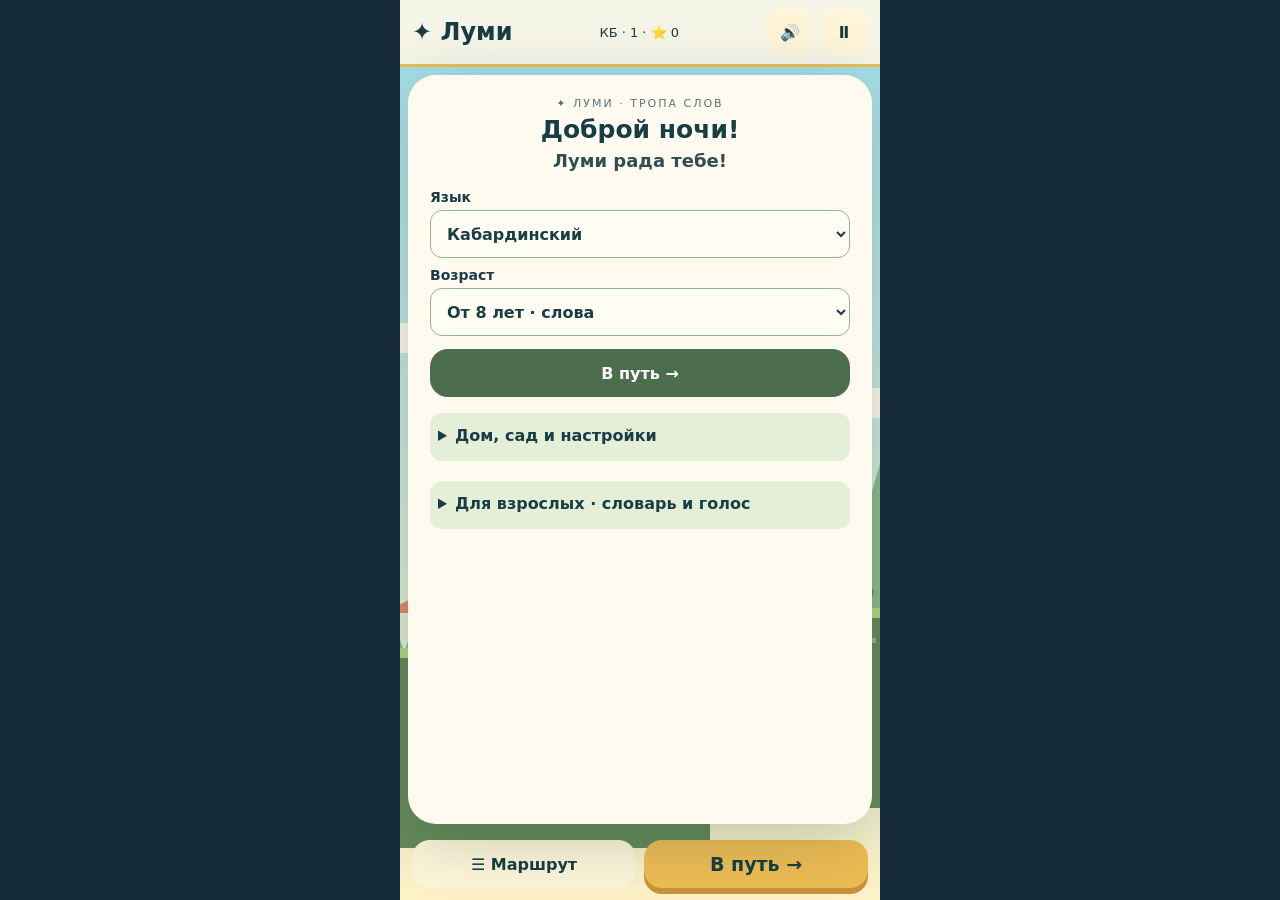
==== index.html @ 38637ad7 "Publish free Lumi Kabardian and Balkar web app" ====
<!doctype html><html lang="ru"><meta charset="utf-8"><meta name="viewport" content="width=device-width,initial-scale=1,viewport-fit=cover"><link rel="manifest" href="manifest.webmanifest"><meta name="theme-color" content="#286c65"><meta name="apple-mobile-web-app-capable" content="yes"><meta name="apple-mobile-web-app-title" content="Луми"><link rel="apple-touch-icon" href="icon-180.png"><title>Луми · Тропа слов · тестовая версия</title><link rel="stylesheet" href="style.css"><main><header><b>✦ Луми</b><span id="progress"></span><button id="audio-toggle" aria-label="Повторить звук">🔊</button><button id="pause" aria-label="Пауза">Ⅱ</button></header><canvas id="world" aria-label="Мир Луми: герой идёт вправо по платформам"></canvas><button id="callout" hidden onclick="this.hidden=true" aria-label="Реплика Луми"></button><div id="word-preview" hidden></div><div id="tip">Луми идёт сам. Нажми ↟, чтобы прыгнуть!</div><footer><button id="menu">☰ Маршрут</button><button id="jump">↟ Прыжок</button></footer><section id="panel" aria-live="polite"></section></main><script src="content.js"></script><script src="world.js"></script><script src="voice.js"></script><script src="events.js"></script><script src="estate-extras.js"></script><script src="game.js"></script><script src="pwa-client.js"></script><script src="install-client.js"></script></html>
---- style.css ----
*{box-sizing:border-box}body{margin:0;background:#142c3a;color:#173d45;font-family:system-ui,sans-serif;overflow:hidden}main{position:relative;width:min(100%,480px);height:100dvh;margin:auto;background:#ecf8e9;overflow:hidden}header{position:absolute;z-index:2;top:0;width:100%;display:flex;align-items:center;justify-content:space-between;padding:calc(14px + env(safe-area-inset-top)) 18px 12px;background:#fff9e8e8}header b{font-size:24px}button{font:inherit;border:0;border-radius:18px;padding:14px 18px;color:#183b43;background:#fff6da;cursor:pointer;min-height:48px;font-weight:750;touch-action:manipulation}button:focus-visible{outline:4px solid #ef8e49}button:disabled{opacity:.55}canvas{display:block;width:100%;height:100%}footer{position:absolute;bottom:0;width:100%;display:flex;justify-content:space-between;gap:12px;padding:18px 18px calc(18px + env(safe-area-inset-bottom))}#jump{background:#f8c85b;font-size:22px;min-width:160px;box-shadow:0 6px 0 #ca9339}#tip{position:absolute;bottom:110px;width:100%;text-align:center;padding:8px 20px;font-size:15px;font-weight:650}#panel{position:absolute;inset:80px 12px 105px;background:#fffaf0;border-radius:28px;box-shadow:0 14px 70px #173d4540;padding:22px;overflow:auto;text-align:center;z-index:3}#panel:empty{display:none}h1{font-size:32px;line-height:1.05;margin:12px 0}h2{font-size:25px;margin:12px 0}.eyebrow{letter-spacing:2px;font-size:11px;text-transform:uppercase;color:#55767a}.big{font-size:65px;margin:8px}.word{font-size:28px;font-weight:800;overflow-wrap:anywhere;margin:12px 0}.muted{font-size:13px;color:#5b7273;line-height:1.45}.actions{display:flex;flex-wrap:wrap;gap:9px;justify-content:center;margin:14px 0}.primary{background:#286c65;color:white;width:100%}.choices{display:grid;grid-template-columns:1fr 1fr;gap:10px;margin:16px 0}.choice{background:#e6efdf;padding:14px 5px}.choice span{display:block;font-size:38px}.chosen{background:#f6cb67}#feedback{min-height:24px;font-weight:650;color:#986025}a{color:#286c65}.badge{display:inline-block;background:#e9efd9;padding:7px 11px;border-radius:20px;margin:4px}details{text-align:left;font-size:13px;margin-top:20px}details p{overflow-wrap:anywhere}@media(max-height:620px){#panel{inset:68px 8px 88px;padding:14px}.big{font-size:42px}h1{font-size:26px}footer{padding:12px}#tip{bottom:80px;font-size:12px}.choices{margin:8px 0}.choice{padding:8px 4px}header{padding:10px 14px}}

#panel h1{overflow-wrap:anywhere}

#callout{position:absolute;top:90px;left:16px;right:16px;z-index:4;background:#fff0b3;color:#173d45;font-size:22px;box-shadow:0 5px 20px #173d4520}#callout[hidden]{display:none}.phrase{width:100%;font-size:16px;text-align:left}

.goal{background:#e5efd8;border-radius:16px;padding:12px;font-weight:750;font-size:15px}.spoken{background:#fff0b3;padding:10px;border-radius:14px;font-size:17px;font-weight:750}#callout{pointer-events:none;overflow-wrap:anywhere}.choices{grid-template-columns:repeat(2,minmax(0,1fr))}.choice{overflow-wrap:anywhere}#owned{font-size:40px;overflow-wrap:anywhere}#back{display:flex;flex-wrap:wrap;gap:8px;margin-top:14px}#panel{overscroll-behavior:contain}@media(max-height:620px){#panel .goal{font-size:13px;padding:8px;margin:8px 0}#panel h1{margin:8px 0}#panel .actions{margin:10px 0}}
#sound{flex-wrap:nowrap;gap:8px}#sound button{flex:1;min-width:0;padding:10px 6px;font-size:13px}#answers:not(.choices){display:flex;flex-wrap:wrap;gap:6px;justify-content:center}#answers:not(.choices) button{padding:10px;font-size:14px}#answers p{width:100%;margin:6px 0}#answers p:empty,#feedback:empty{display:none}@media(max-height:620px){#panel:has(#answers) .big{font-size:32px;margin:4px}#panel:has(#answers) .word{font-size:23px;margin:8px 0}#meaning{margin:8px 0}#sound{margin:8px 0}#panel:has(#answers) button{min-height:44px}#feedback{font-size:13px;margin:8px 0}}

#word-preview{position:absolute;top:88px;left:14px;right:14px;border-radius:20px;padding:14px;background:#fff9e8eF;text-align:center;font-size:22px;font-weight:800;pointer-events:none;overflow-wrap:anywhere}#word-preview[hidden]{display:none}

#callout.speech-retry{pointer-events:auto;font-size:17px}.spoken button{margin:6px}

#jump{background:var(--theme-accent,#f8c85b)}header{border-bottom:3px solid var(--theme-accent,#f8c85b)}.primary{background:var(--theme-earth,#286c65)}

.primary{background:color-mix(in srgb,var(--theme-earth,#286c65) 70%,#142c3a)}

#estate{width:100%;height:auto;aspect-ratio:31/17;border-radius:18px;display:block;background:#c9e6e2}.estate-caption{font-size:13px;font-weight:700;margin:8px 0}.housecard{background:#e8efdf;border-radius:18px;padding:8px;margin:10px 0;display:flex;flex-direction:column;gap:6px}.housecard button{font-size:14px}.building-now{animation:build-pop .55s ease}@keyframes build-pop{from{transform:scale(.94);opacity:.5}to{transform:scale(1);opacity:1}}

header{gap:4px}#audio-toggle{padding:8px;min-width:44px}#pause{padding:8px;min-width:44px}@media(max-width:340px){header b{font-size:20px}#progress{font-size:12px}header{padding-left:10px;padding-right:10px}}

.plotgoods{display:flex;flex-wrap:wrap;gap:6px;margin:8px 0}.plotchip{font-size:12px;border-radius:12px;min-height:44px;padding:8px;background:#e6efdf;flex:1 1 40%}#playername{display:block;width:100%;padding:12px;margin-top:8px;border:2px solid #91ba82;border-radius:12px;font:inherit}#players button{overflow-wrap:anywhere;max-width:100%}

.walkcontrols{display:flex;gap:6px}.walkcontrols button{min-width:48px;padding:10px}.walkcontrols #walkdoor{flex:1;font-size:13px}#estate[data-inside]{cursor:pointer;touch-action:manipulation}#walktitle{font-size:24px}
.housecatalog{display:grid;grid-template-columns:repeat(3,minmax(0,1fr));gap:6px}.housecatalog .housecard{margin:0;padding:5px;min-width:0;border:1px solid #c6d5bd}.housepreview{width:100%;height:auto;aspect-ratio:9/8}.housecatalog button{padding:8px 3px;font-size:12px;border-radius:12px;overflow-wrap:anywhere}.housecatalog p{font-size:10px;margin:3px 0}.estate-balance{font-weight:800;margin:8px}#panel:has(#housecards) h2{font-size:18px;margin:12px 0 7px}

.translation{display:block;font-size:12px;font-weight:450;line-height:1.35;margin-top:5px;color:#526a70}.answerword>span{font-size:18px}.choice .answerword{display:block;font-size:18px}.choice .translation{font-size:11px}#jump span{display:block;font-size:19px}#jump small{display:block;font-size:11px;font-weight:500}#word-preview .translation{font-size:12px}

#meaning.translation{font-size:20px;font-weight:650}.choice .translation{font-size:18px;font-weight:600}.choice .answerword>span{font-size:21px}#word-preview .translation{font-size:20px}.spoken .translation,#callout .translation{font-size:18px}.plotchip>span{font-size:18px}.plotchip .translation{font-size:11px}.housecatalog .translation{font-size:11px}.moregoods{width:100%;background:#d7e7d0;font-size:14px;margin:5px 0}#extragoods[hidden]{display:none}

#meaning.translation{font-size:24px}.choice .translation{font-size:22px}.choice .answerword>span{font-size:24px}#word-preview .translation{font-size:24px}.spoken .translation,#callout .translation{font-size:22px}

.arrangement{display:flex;flex-wrap:wrap;gap:6px;margin:8px 0}.arrangement select{max-width:100%;padding:10px;border-radius:12px;font-size:16px}.arrangement p{width:100%;font-size:13px;margin:0}#estate{user-select:none}

.finish-heading h1{font-weight:900;margin-bottom:8px}.finish-translation{background:#e5f0da;border-radius:12px;padding:8px 12px;margin:0 0 12px}.finish-translation small{display:block;font-size:11px;color:#526a70}.finish-translation strong{font-size:23px;font-weight:850}.finish-actions{margin:0 0 14px}.finish-stats{font-size:11px;color:#526a70;margin-top:14px}.finish-stats p{font-size:11px;margin:5px 0}

.yard-view{overflow:auto;max-width:100%;border-radius:18px;overscroll-behavior:contain}.yard-view #estate{width:100%;min-width:620px;aspect-ratio:auto;height:auto}.yard-hint{font-size:12px;margin:6px 0;color:#48635a}

.picture-choice>span:first-child{font-size:54px}.picture-choice{min-height:94px}#ages .chosen{outline:2px solid #397563}

#panel:has(#answers){padding:12px}#panel:has(#answers).gate-test .big{display:none}#panel:has(#answers) .word{margin:7px 0;font-size:24px}#panel:has(#answers) #meaning{margin:6px 0;font-size:20px}#panel:has(#answers) #sound{margin:7px 0;gap:6px}#panel:has(#answers) .choices{gap:6px;margin:6px 0}#panel:has(#answers) .choice{padding:7px 5px;min-height:72px;border-radius:13px}#panel:has(#answers) .choice>span:first-child{font-size:26px;line-height:1.1}#panel:has(#answers) .choice .answerword>span{font-size:20px;line-height:1.12}#panel:has(#answers) .choice .translation{font-size:20px;line-height:1.12;margin-top:3px}#panel:has(#answers) .picture-choice>span:first-child{font-size:40px}#panel:has(#answers) #feedback{font-size:15px;margin:6px 0;min-height:0;color:#285b46}#panel:has(#answers) .hint-answer{outline:3px solid #3d9364;background:#d5f0d4}

/* Three compact estate pages; logical canvas coordinates remain unchanged for touch dragging. */
.yard-view #estate{min-width:0;width:100%;height:auto}.estate-pages{display:grid;grid-template-columns:repeat(3,minmax(0,1fr));gap:5px;margin:8px 0}.estate-pages button{padding:9px 4px;border-radius:12px;font-size:12px;min-height:44px}#estate-progress{width:100%;height:9px;accent-color:#286c65;margin-bottom:10px}.yard-view{overflow:hidden}#estate-goal{font-size:14px}.estate-balance{margin:8px 0}

.menu-field{display:block;text-align:left;font-size:14px;font-weight:700;margin:12px 0}.menu-field select{display:block;width:100%;min-height:46px;margin-top:5px;padding:10px 12px;border:1px solid #91ba82;border-radius:12px;background:#fffdf4;color:#193d45;font:inherit;font-size:16px}#panel:has(#language-select) h1{font-size:27px;margin:12px 0 4px}#greeting-translation{margin:4px 0 16px}#panel:has(#language-select) #start button{width:100%;margin:8px 0}.menu-more{margin:12px 0}

#greeting-translation{font-size:14px;line-height:1.4;margin-top:5px}

/* Keep walking controls visible before optional yard settings on short phones. */
@media(max-height:620px){#panel:has(#walktitle){padding:12px}#panel:has(#walktitle) #walktitle{font-size:21px;margin:6px 0}#panel:has(#walktitle) #walkhint{font-size:12px;line-height:1.25;margin:6px 0}#panel:has(#walktitle) .walkcontrols{margin:4px 0}#panel:has(#walktitle) #night-toggle{font-size:13px;min-height:44px;margin:6px 0;padding:8px 12px}}

/* Readable bilingual controls and the same complete catalog in both languages. */
#panel .translation{font-size:18px;font-weight:650;line-height:1.25;color:#304e53}
#panel:has(#answers) #meaning,#panel:has(#answers) .choice .translation{font-size:20px}
#panel .plotchip .translation,#panel .housecatalog .translation{font-size:16px;line-height:1.3;color:#23464b}
#greeting-translation{font-size:18px;color:#304e53;font-weight:650}
.menu-field{margin:9px 0}.menu-field .translation{margin-top:2px}
#panel:has(#language-select) h1{font-size:25px;margin:7px 0 4px}#panel:has(#language-select) #start button{margin:4px 0}
.housecatalog{grid-template-columns:minmax(0,1fr);gap:10px}
.housecatalog .housecard{display:grid;grid-template-columns:100px minmax(0,1fr);align-items:center;padding:10px;gap:6px 10px}
.housepreview{aspect-ratio:1;width:100px;grid-row:span 2}.housecatalog .housecard button{padding:10px 7px;min-width:0}.housecatalog .housecard button>span{font-size:20px}
.housecatalog .housecard .catalog-status{grid-column:2;font-size:13px;line-height:1.3;margin:0;color:#48635b}
.plotgoods{display:block}.goods-group{display:grid;grid-template-columns:repeat(2,minmax(0,1fr));gap:7px;margin:12px 0}
.goods-group h3{grid-column:1/-1;font-size:18px;text-align:left;margin:3px 0}
.plotchip{width:100%;min-width:0;padding:10px 6px;overflow-wrap:anywhere}.plotchip>span{font-size:19px}.catalog-status{display:block;font-size:12px;line-height:1.3;margin-top:5px}
.catalog-note{font-size:15px;line-height:1.35;color:#48635b;margin:6px 0}
#jump small{font-size:16px;font-weight:650}#jump{min-width:145px}

/* Optional purchases stay folded until the player asks to see them. */
.more-purchases{margin:14px 0 8px;border:1px solid #b8cda3;border-radius:16px;background:#eef4e5;overflow:hidden}
.more-purchases>summary{min-height:48px;padding:13px 15px;font-size:18px;font-weight:750;color:#234b42;cursor:pointer;touch-action:manipulation}
.more-purchases>summary:focus-visible{outline:3px solid #ef8e49;outline-offset:-3px}
.more-purchases[open]>summary{border-bottom:1px solid #cfdbbe}
#extragoods{padding:0 10px 5px}#extragoods .goods-group{margin:10px 0}

#panel .primary .translation{color:inherit}

/* Russian controls stay readable without a second translation line. */
#panel button:not(.choice),#panel summary{font-size:16px}
#panel:has(#walktitle) #night-toggle{font-size:16px}

/* Short landscape phones: keep the question beside four touch-friendly answers. */
@media (orientation:landscape) and (max-height:500px) and (min-width:480px){
 main:has(#answers){width:100%;max-width:960px}
 header{padding:5px 12px;min-height:58px}
 header b{font-size:20px}
 #progress{font-size:14px}
 footer{padding:8px 12px;align-items:center}
 footer button{padding:8px 14px;min-height:44px}
 #jump{min-width:145px;box-shadow:0 3px 0 #ca9339}
 #jump span{font-size:18px;line-height:1.1}
 #jump small{font-size:16px;line-height:1.1}
 #tip{bottom:60px;padding:3px 16px}
 /* Hero center <=130, complete wardrobe right edge <=30*1.3: leave 7px clear. */
 main:not(:has(#answers)) #callout{top:calc(var(--hud-top,76px) + 8px);left:max(176px,var(--safe-left));right:max(8px,var(--safe-right));padding:8px 10px;font-size:20px;line-height:1.15;min-height:48px}
 main:not(:has(#answers)) #callout .translation{font-size:20px;line-height:1.15;margin-top:4px}
 #panel{inset:64px 8px 66px;padding:12px;border-radius:20px}
 main:has(#answers) header{padding:0 12px;min-height:48px}
 main:has(#answers) footer{padding:6px 12px}
 #panel:has(#answers){inset:52px 8px 60px}
 #panel:has(#answers){display:grid;grid-template-columns:minmax(210px,.8fr) minmax(0,2fr);grid-template-rows:repeat(4,min-content) minmax(0,1fr);column-gap:12px;row-gap:4px;padding:8px;align-content:start}
 #panel:has(#answers)>.eyebrow{grid-column:1;grid-row:1;font-size:10px;letter-spacing:0;white-space:nowrap}
 #panel:has(#answers)>.big{display:none}
 #panel:has(#answers)>.word{grid-column:1;grid-row:2;margin:0;font-size:24px;line-height:1.1}
 #panel:has(#answers)>#meaning{grid-column:1;grid-row:3;margin:0;font-size:20px;line-height:1.15}
 #panel:has(#answers)>#sound{grid-column:1;grid-row:4;display:flex;gap:5px;margin:0}
 #panel:has(#answers) #sound button{font-size:16px;line-height:1.1;padding:6px 4px;min-height:44px}
 #panel:has(#answers)>#feedback{grid-column:1;grid-row:5;margin:0;font-size:14px;line-height:1.2;align-self:start}
 #panel:has(#answers)>#answers{grid-column:2;grid-row:1/6;margin:0;min-width:0;align-self:stretch}
 #panel:has(#answers)>#answers.choices{grid-template-rows:repeat(2,minmax(64px,1fr));gap:6px;align-content:center}
 #panel:has(#answers) .choice{display:grid;grid-template-columns:22px minmax(0,1fr);align-items:center;column-gap:4px;min-height:64px;padding:4px}
 #panel:has(#answers) .choice>span:first-child{font-size:25px;line-height:1}
 #panel:has(#answers) .choice .answerword>span,#panel:has(#answers) .choice .translation{font-size:20px;line-height:1.1}
 #panel:has(#answers) .choice .translation{margin-top:3px}
 #panel:has(#answers) .picture-choice{display:flex;align-items:center;justify-content:center}
 #panel:has(#answers) .picture-choice>span:first-child{font-size:44px}
 #panel:has(#answers):not(.gate-test)>.big{display:block;grid-column:2;grid-row:1/4;align-self:center;margin:0;font-size:64px}
 #panel:has(#answers):not(.gate-test)>#answers{grid-row:4/6;align-self:center}
}

/* Phone layout: real HUD bounds, safe areas, and usable touch controls. */
html{-webkit-text-size-adjust:100%;text-size-adjust:100%}
main{--safe-top:env(safe-area-inset-top,0px);--safe-right:env(safe-area-inset-right,0px);--safe-bottom:env(safe-area-inset-bottom,0px);--safe-left:env(safe-area-inset-left,0px);height:100vh;height:var(--app-height,100dvh)}
main header,main:has(#answers) header{display:grid;grid-template-columns:auto minmax(0,1fr) 48px 48px;gap:6px;padding:calc(8px + var(--safe-top)) max(12px,var(--safe-right)) 8px max(12px,var(--safe-left));min-height:0}
header b{white-space:nowrap;font-size:clamp(18px,5vw,24px)}
#progress{min-width:0;overflow:hidden;text-overflow:ellipsis;white-space:nowrap;text-align:center;font-size:13px}
#audio-toggle,#pause{width:48px;min-height:48px;padding:8px}
main footer,main:has(#answers) footer{gap:8px;align-items:center;padding:8px max(12px,var(--safe-right)) calc(12px + var(--safe-bottom)) max(12px,var(--safe-left))}
footer button{min-width:0;padding:10px 12px;min-height:48px}
#menu{flex:1;overflow-wrap:anywhere}
#jump{flex:1;min-width:145px}
#panel,#panel:has(#answers){top:calc(var(--hud-top,76px) + 8px);bottom:calc(var(--hud-bottom,88px) + 8px);left:max(8px,var(--safe-left));right:max(8px,var(--safe-right));scroll-padding:12px;overflow-x:hidden;-webkit-overflow-scrolling:touch}
#callout,#word-preview{top:calc(var(--hud-top,76px) + 8px);left:max(14px,var(--safe-left));right:max(14px,var(--safe-right))}
#tip{bottom:calc(var(--hud-bottom,88px) + 8px)}
#panel summary{min-height:48px;padding:12px 8px;line-height:1.4;cursor:pointer;touch-action:manipulation}
#panel .menu-more>summary,#panel .menu-adults>summary{background:#e5efd8;border-radius:12px;font-weight:750}
#panel button,#panel select{min-width:44px;min-height:48px}
#answers:not(.choices) button{min-width:48px}
.arrangement select{min-height:48px;width:100%}
.actions,.arrangement,.walkcontrols,.estate-pages,.goods-group{gap:8px}
#sources a{display:inline-flex;align-items:center;min-height:44px;padding-block:8px;max-width:100%;overflow-wrap:anywhere}
#playername{font-size:16px;min-height:48px;scroll-margin-block:12px}
#homebuttons{margin:10px 0 16px}
#homebuttons{display:grid;grid-template-columns:repeat(2,minmax(0,1fr));gap:8px}
#homebuttons button{padding:8px;overflow-wrap:anywhere}
#homebuttons button:not(.primary){flex:1}
#walkleft,#walkright{touch-action:none}
button:active:not(:disabled){filter:brightness(.93)}
@media(max-height:620px){
 #panel{padding:12px}
 #panel:has(#answers) .word{line-height:1.15}
 #panel:has(#answers) #meaning{line-height:1.2}
 #panel:has(#answers) .choice{min-height:64px}
 #panel:has(#answers) .choice>span:first-child{font-size:24px}
 #panel:has(#answers) .picture-choice>span:first-child{font-size:38px}
 #panel:has(#answers) #sound button{font-size:16px;padding:6px 4px}
}
@media(orientation:landscape) and (max-height:500px) and (min-width:480px){
 main{width:min(100%,960px)}
 #panel:has(#language-select){display:grid;grid-template-columns:minmax(0,1fr) minmax(0,1fr);gap:4px 20px;align-content:start}
 #panel:has(#language-select)>.eyebrow{grid-column:1;grid-row:1}
 #panel:has(#language-select)>h1{grid-column:1;grid-row:2}
 #greeting-translation{grid-column:1;grid-row:3;margin:0}
 .menu-field:has(#language-select){grid-column:2;grid-row:1/3;margin:0}
 .menu-field:has(#age-select){grid-column:2;grid-row:3;margin:0}
 #panel:has(#language-select)>#start{grid-column:2;grid-row:4}
 #panel:has(#language-select)>.menu-more{grid-column:1;grid-row:4;margin:0}
 #panel:has(#language-select)>.menu-adults{grid-column:1/-1;grid-row:5;margin:0}
 .yard-view{width:min(100%,max(120px,calc((var(--app-height,100dvh) - var(--hud-top,76px) - var(--hud-bottom,88px) - 40px)*1.24)));margin-inline:auto}
 #panel:has(#walktitle){display:grid;grid-template-columns:minmax(0,1.35fr) minmax(220px,1fr);grid-template-rows:auto auto auto auto 1fr;gap:4px 16px;align-content:start}
 #panel:has(#walktitle)>.eyebrow{display:none}
 #walktitle{grid-column:2;grid-row:1;font-size:21px;line-height:1.1;margin:0}
 #panel:has(#walktitle)>.yard-view{grid-column:1;grid-row:1/6;align-self:start;justify-self:center;max-width:100%;width:max(120px,calc((var(--app-height,100dvh) - var(--hud-top,76px) - var(--hud-bottom,88px) - 40px)*1.24))}
 #walkhint{grid-column:2;grid-row:2;margin:0;font-size:14px;line-height:1.25}
 .walkcontrols{grid-column:2;grid-row:3}
 #panel:has(#walktitle)>#night-toggle{grid-column:2;grid-row:4;margin:0}
 #panel:has(#walktitle)>#back{grid-column:2;grid-row:5;display:grid;grid-template-columns:repeat(3,minmax(0,1fr));margin:0;align-content:start}
 #panel:has(#walktitle)>#back button{padding:6px 4px;font-size:16px;overflow-wrap:anywhere;min-width:0}
 #panel:has(#homebuttons):not(:has(#estate[data-arranging="true"])){display:grid;grid-template-columns:minmax(0,1.35fr) minmax(220px,1fr);gap:4px 16px;align-content:start}
 #panel:has(#homebuttons):not(:has(#estate[data-arranging="true"]))>.eyebrow{display:none}
 #panel:has(#homebuttons):not(:has(#estate[data-arranging="true"]))>h1{grid-column:2;grid-row:1;font-size:21px;line-height:1.1;margin:0}
 #panel:has(#homebuttons):not(:has(#estate[data-arranging="true"]))>.yard-view{grid-column:1;grid-row:1/3;align-self:start}
 #panel:has(#homebuttons):not(:has(#estate[data-arranging="true"]))>#homebuttons{grid-column:2;grid-row:2;margin:0;align-content:start}
 #panel:has(#homebuttons):not(:has(#estate[data-arranging="true"]))>#homebuttons button{padding:6px 4px;line-height:1.1}
 #panel:has(#homebuttons):not(:has(#estate[data-arranging="true"]))>*:not(.yard-view):not(#homebuttons):not(h1):not(.eyebrow){grid-column:1/-1}
}
/* While moving items, keep the whole yard and editing tools together. */
#panel:has(#estate[data-arranging="true"]){display:grid;grid-template-columns:minmax(0,1fr);gap:8px;align-content:start}
#panel:has(#estate[data-arranging="true"])>*:not(.yard-view):not(.arrangement){display:none}
#panel:has(#estate[data-arranging="true"])>.yard-view{width:min(100%,max(120px,calc((var(--app-height,100dvh) - var(--hud-top,76px) - var(--hud-bottom,88px) - 240px)*1.24)));margin-inline:auto}
#panel:has(#estate[data-arranging="true"])>.arrangement{display:grid;grid-template-columns:repeat(2,minmax(0,1fr));gap:8px;margin:0}
#panel:has(#estate[data-arranging="true"])>.arrangement button{padding:6px;min-width:0}
#panel:has(#estate[data-arranging="true"])>.arrangement select{min-width:0}
#panel:has(#estate[data-arranging="true"]) #arrange-tip{grid-column:1/-1;line-height:1.25}
@media(orientation:landscape) and (max-height:500px) and (min-width:480px){
 #panel:has(#estate[data-arranging="true"]){grid-template-columns:minmax(0,1fr) minmax(0,1.2fr);gap:16px}
 #panel:has(#estate[data-arranging="true"])>.yard-view{width:min(100%,max(120px,calc((var(--app-height,100dvh) - var(--hud-top,76px) - var(--hud-bottom,88px) - 40px)*1.24)))}
}
@media(prefers-reduced-motion:reduce){.building-now{animation:none}}
@media(orientation:landscape) and (max-height:340px) and (min-width:480px){
 main header,main:has(#answers) header{padding-top:calc(4px + var(--safe-top));padding-bottom:4px}
 #panel:has(#answers)>.word{font-size:22px;line-height:1.1}
 #panel:has(#language-select){gap:4px 12px}
 #panel:has(#language-select)>.eyebrow,#greeting-translation{display:none}
 #panel:has(#language-select)>h1{grid-column:1/-1;grid-row:1;font-size:21px;margin:0;line-height:1.1}
 .menu-field:has(#language-select){grid-column:1;grid-row:2}
 .menu-field:has(#age-select){grid-column:2;grid-row:2}
 #panel:has(#language-select)>#start{grid-column:1/-1;grid-row:3}
 #panel:has(#language-select)>.menu-more{grid-column:1/-1;grid-row:4}
 #panel:has(#language-select)>.menu-adults{grid-column:1/-1;grid-row:5}
}
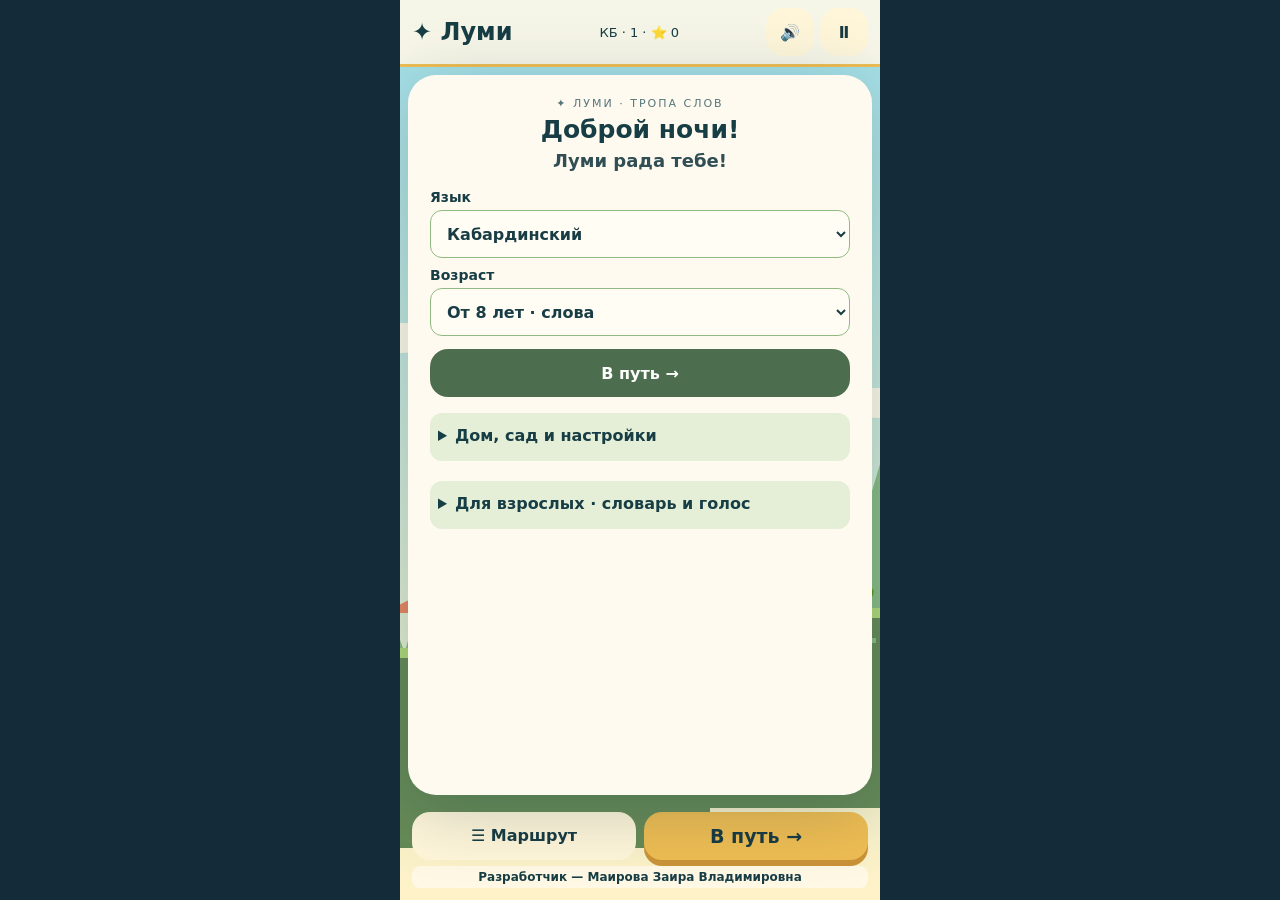
==== commit 7bd3f69f: "Add developer credit to game and offline download" ====
--- a/index.html
+++ b/index.html
@@ -1 +1 @@
-<!doctype html><html lang="ru"><meta charset="utf-8"><meta name="viewport" content="width=device-width,initial-scale=1,viewport-fit=cover"><link rel="manifest" href="manifest.webmanifest"><meta name="theme-color" content="#286c65"><meta name="apple-mobile-web-app-capable" content="yes"><meta name="apple-mobile-web-app-title" content="Луми"><link rel="apple-touch-icon" href="icon-180.png"><title>Луми · Тропа слов · тестовая версия</title><link rel="stylesheet" href="style.css"><main><header><b>✦ Луми</b><span id="progress"></span><button id="audio-toggle" aria-label="Повторить звук">🔊</button><button id="pause" aria-label="Пауза">Ⅱ</button></header><canvas id="world" aria-label="Мир Луми: герой идёт вправо по платформам"></canvas><button id="callout" hidden onclick="this.hidden=true" aria-label="Реплика Луми"></button><div id="word-preview" hidden></div><div id="tip">Луми идёт сам. Нажми ↟, чтобы прыгнуть!</div><footer><button id="menu">☰ Маршрут</button><button id="jump">↟ Прыжок</button></footer><section id="panel" aria-live="polite"></section></main><script src="content.js"></script><script src="world.js"></script><script src="voice.js"></script><script src="events.js"></script><script src="estate-extras.js"></script><script src="game.js"></script><script src="pwa-client.js"></script><script src="install-client.js"></script></html>
+<!doctype html><html lang="ru"><meta charset="utf-8"><meta name="viewport" content="width=device-width,initial-scale=1,viewport-fit=cover"><link rel="manifest" href="manifest.webmanifest"><meta name="theme-color" content="#286c65"><meta name="apple-mobile-web-app-capable" content="yes"><meta name="apple-mobile-web-app-title" content="Луми"><link rel="apple-touch-icon" href="icon-180.png"><title>Луми · Тропа слов · тестовая версия</title><link rel="stylesheet" href="style.css"><main><header><b>✦ Луми</b><span id="progress"></span><button id="audio-toggle" aria-label="Повторить звук">🔊</button><button id="pause" aria-label="Пауза">Ⅱ</button></header><canvas id="world" aria-label="Мир Луми: герой идёт вправо по платформам"></canvas><button id="callout" hidden onclick="this.hidden=true" aria-label="Реплика Луми"></button><div id="word-preview" hidden></div><div id="tip">Луми идёт сам. Нажми ↟, чтобы прыгнуть!</div><footer><button id="menu">☰ Маршрут</button><button id="jump">↟ Прыжок</button><p id="developer-credit">Разработчик — Маирова Заира Владимировна</p></footer><section id="panel" aria-live="polite"></section></main><script src="content.js"></script><script src="world.js"></script><script src="voice.js"></script><script src="events.js"></script><script src="estate-extras.js"></script><script src="game.js"></script><script src="pwa-client.js"></script><script src="install-client.js"></script></html>
--- a/style.css
+++ b/style.css
@@ -210,3 +210,7 @@
  #panel:has(#language-select)>.menu-more{grid-column:1/-1;grid-row:4}
  #panel:has(#language-select)>.menu-adults{grid-column:1/-1;grid-row:5}
 }
+
+/* Keep the developer credit below controls, within the measured phone HUD. */
+main footer,main:has(#answers) footer{flex-wrap:wrap;row-gap:6px}
+#developer-credit{flex:0 0 100%;margin:0;padding:3px 6px;border-radius:8px;background:#fff9e8e8;color:#173d45;font-size:12px;font-weight:600;line-height:1.35;text-align:center;overflow-wrap:anywhere}
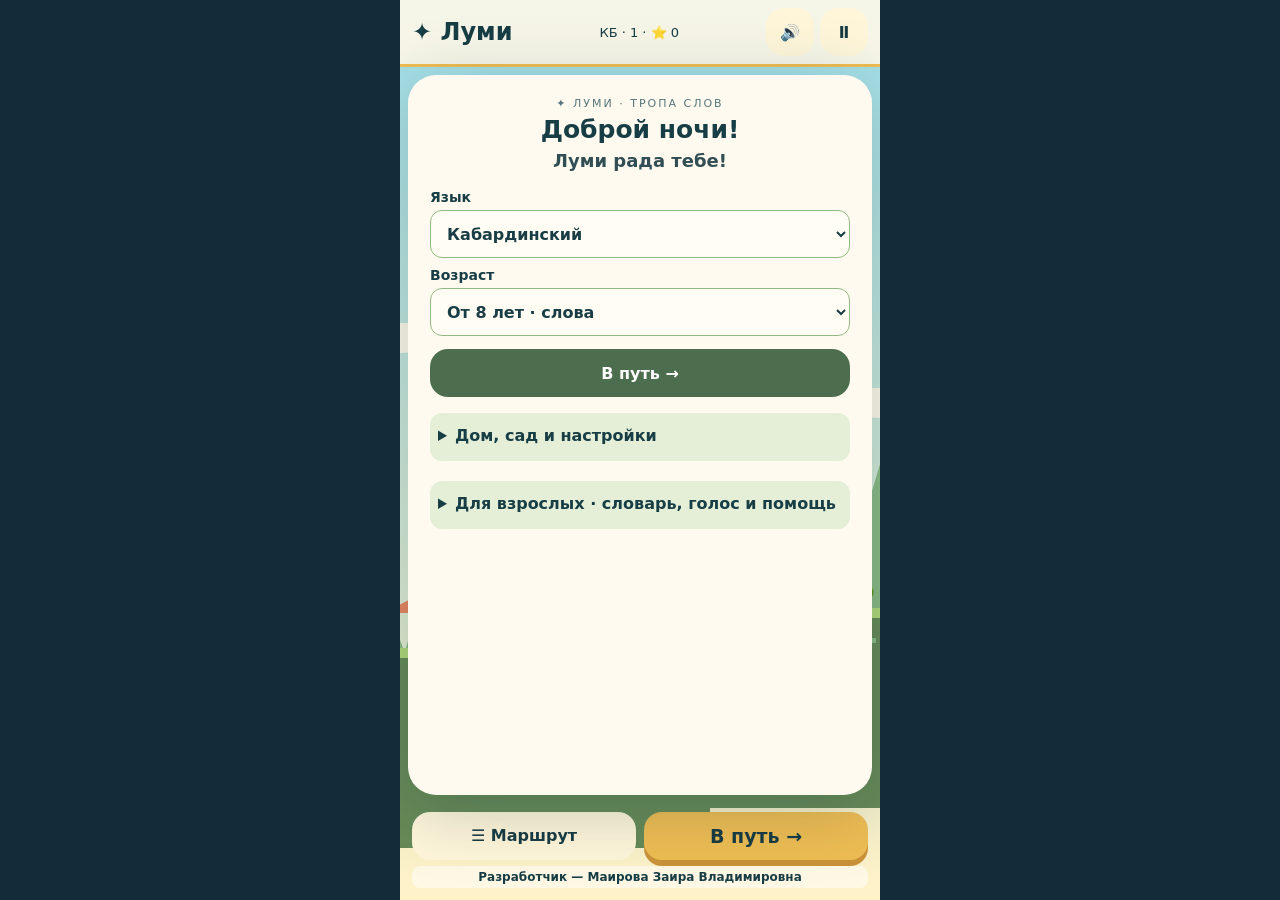
==== commit 3b75b2b4: "Add parent help and confirmed feedback through the dedicated Lumi bot" ====
--- a/index.html
+++ b/index.html
@@ -1 +1 @@
-<!doctype html><html lang="ru"><meta charset="utf-8"><meta name="viewport" content="width=device-width,initial-scale=1,viewport-fit=cover"><link rel="manifest" href="manifest.webmanifest"><meta name="theme-color" content="#286c65"><meta name="apple-mobile-web-app-capable" content="yes"><meta name="apple-mobile-web-app-title" content="Луми"><link rel="apple-touch-icon" href="icon-180.png"><title>Луми · Тропа слов · тестовая версия</title><link rel="stylesheet" href="style.css"><main><header><b>✦ Луми</b><span id="progress"></span><button id="audio-toggle" aria-label="Повторить звук">🔊</button><button id="pause" aria-label="Пауза">Ⅱ</button></header><canvas id="world" aria-label="Мир Луми: герой идёт вправо по платформам"></canvas><button id="callout" hidden onclick="this.hidden=true" aria-label="Реплика Луми"></button><div id="word-preview" hidden></div><div id="tip">Луми идёт сам. Нажми ↟, чтобы прыгнуть!</div><footer><button id="menu">☰ Маршрут</button><button id="jump">↟ Прыжок</button><p id="developer-credit">Разработчик — Маирова Заира Владимировна</p></footer><section id="panel" aria-live="polite"></section></main><script src="content.js"></script><script src="world.js"></script><script src="voice.js"></script><script src="events.js"></script><script src="estate-extras.js"></script><script src="game.js"></script><script src="pwa-client.js"></script><script src="install-client.js"></script></html>
+<!doctype html><html lang="ru"><meta charset="utf-8"><meta name="viewport" content="width=device-width,initial-scale=1,viewport-fit=cover"><link rel="manifest" href="manifest.webmanifest"><meta name="theme-color" content="#286c65"><meta name="apple-mobile-web-app-capable" content="yes"><meta name="apple-mobile-web-app-title" content="Луми"><link rel="apple-touch-icon" href="icon-180.png"><title>Луми · Тропа слов · тестовая версия</title><link rel="stylesheet" href="style.css"><main><header><b>✦ Луми</b><span id="progress"></span><button id="audio-toggle" aria-label="Повторить звук">🔊</button><button id="pause" aria-label="Пауза">Ⅱ</button></header><canvas id="world" aria-label="Мир Луми: герой идёт вправо по платформам"></canvas><button id="callout" hidden onclick="this.hidden=true" aria-label="Реплика Луми"></button><div id="word-preview" hidden></div><div id="tip">Луми идёт сам. Нажми ↟, чтобы прыгнуть!</div><footer><button id="menu">☰ Маршрут</button><button id="jump">↟ Прыжок</button><p id="developer-credit">Разработчик — Маирова Заира Владимировна</p></footer><section id="panel" aria-live="polite"></section></main><script src="content.js"></script><script src="world.js"></script><script src="voice.js"></script><script src="events.js"></script><script src="estate-extras.js"></script><script src="game.js"></script><script src="pwa-client.js"></script><script src="install-client.js"></script><script src="help-client.js"></script></html>
